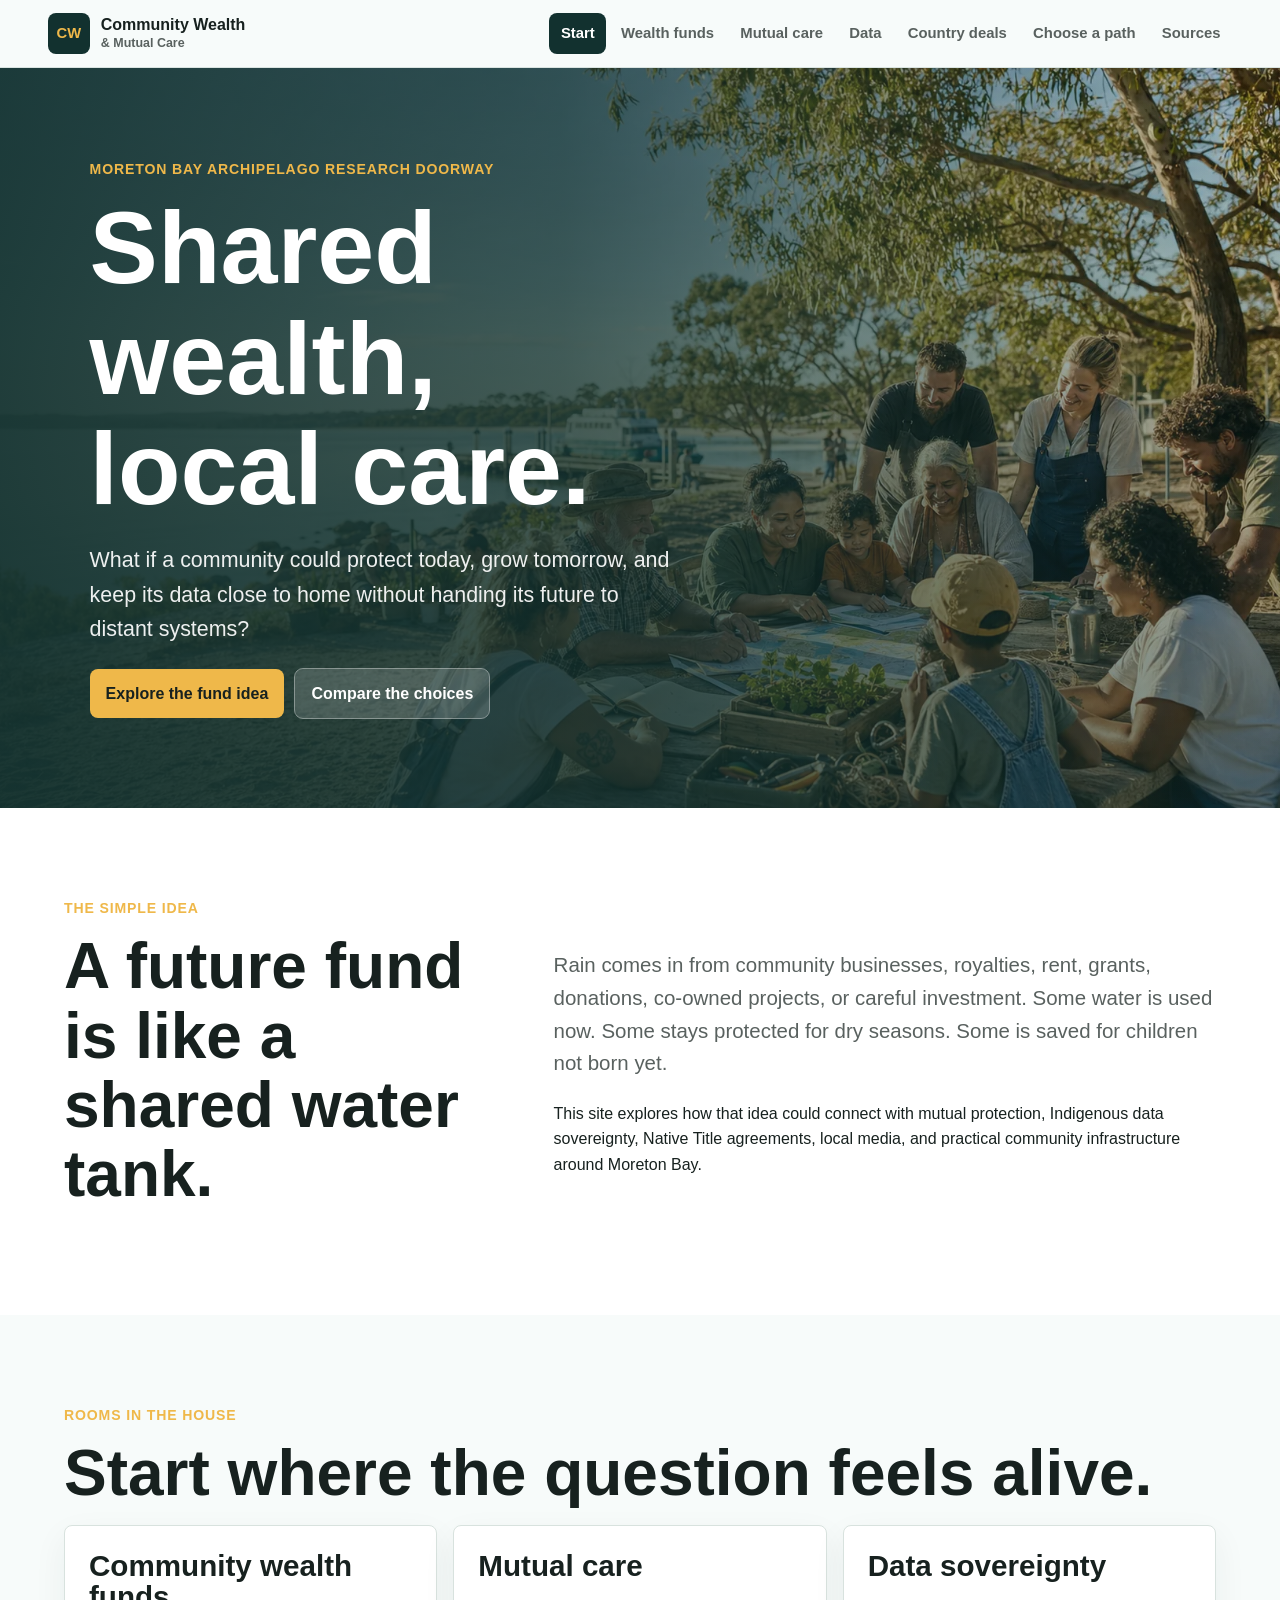
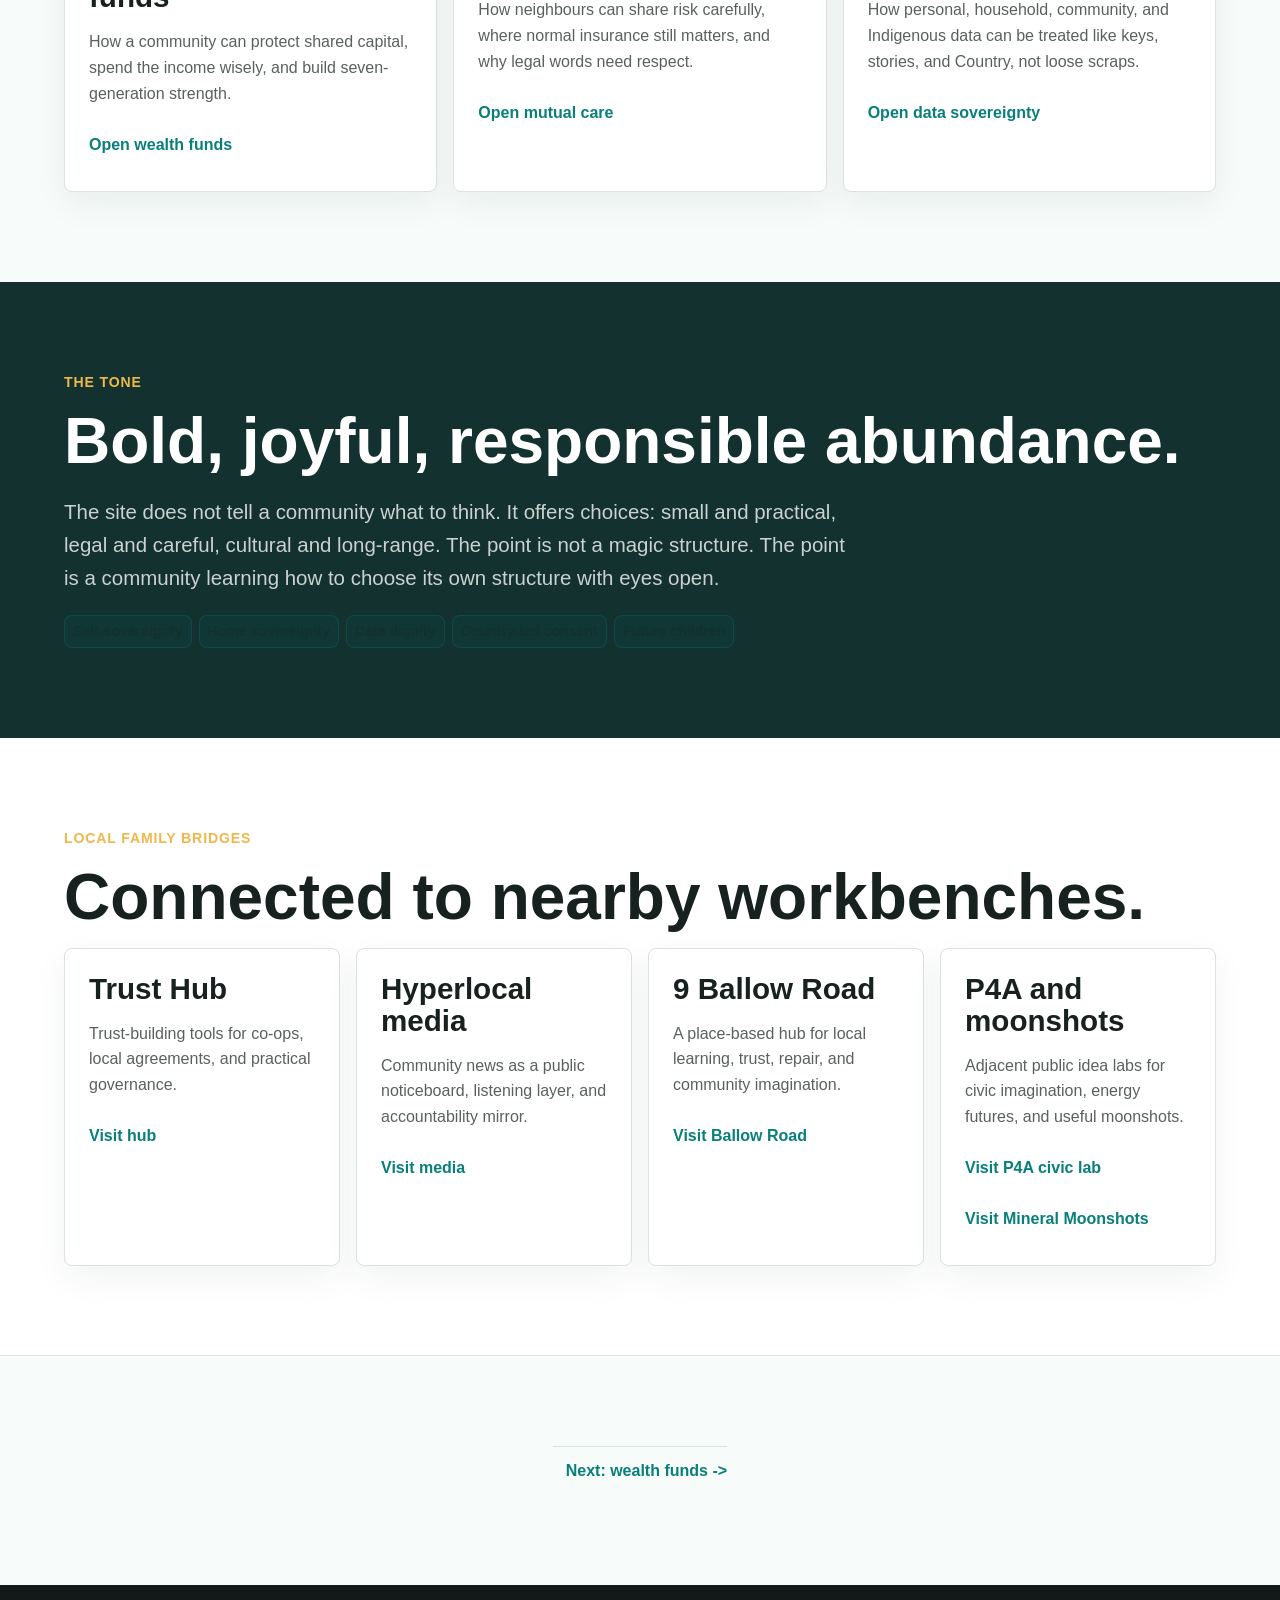
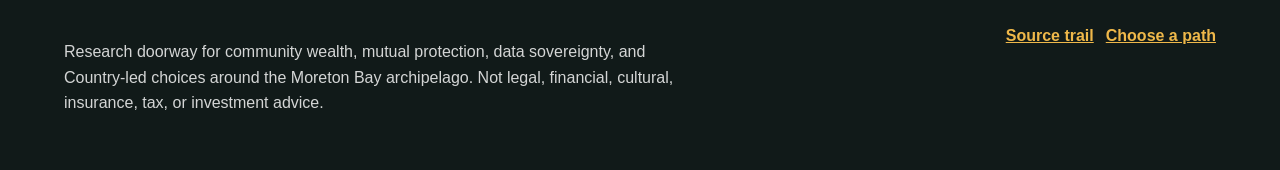
==== index.html @ 38db11e7 "Create community wealth and mutual care site" ====
<!doctype html>
<html lang="en-AU">
<head>
  <meta charset="utf-8">
  <meta name="viewport" content="width=device-width, initial-scale=1">
  <title>Community Wealth and Mutual Care | Moreton Bay</title>
  <meta name="description" content="A plain-English public doorway for community wealth funds, mutual protection, data sovereignty, and Country-led deals around the Moreton Bay archipelago.">
  <link rel="icon" href="assets/favicon.svg" type="image/svg+xml">
  <link rel="stylesheet" href="styles.css">
</head>
<body data-page="home">
  <a class="skip-link" href="#main">Skip to main content</a>
  <header class="site-header">
    <a class="brand" href="index.html" aria-label="Community Wealth and Mutual Care home">
      <span class="brand-mark">CW</span>
      <span>Community Wealth<br><small>& Mutual Care</small></span>
    </a>
    <button class="menu-toggle" type="button" aria-expanded="false" aria-controls="site-nav"><span class="sr-only">Menu</span></button>
    <nav class="site-nav" id="site-nav" aria-label="Main navigation">
      <a href="index.html" data-page="home">Start</a>
      <a href="wealth-funds.html" data-page="wealth">Wealth funds</a>
      <a href="mutual-care.html" data-page="mutual">Mutual care</a>
      <a href="data-sovereignty.html" data-page="data">Data</a>
      <a href="country-deals.html" data-page="country">Country deals</a>
      <a href="choose-a-path.html" data-page="paths">Choose a path</a>
      <a href="source-trail.html" data-page="sources">Sources</a>
    </nav>
  </header>

  <main id="main">
    <section class="hero">
      <img src="assets/images/hero-home.webp" alt="Multicultural neighbours and First Nations families gathered at an outdoor table near Moreton Bay with maps, seedlings, tools, and a shared community ledger.">
      <div class="hero-content">
        <p class="eyebrow">Moreton Bay archipelago research doorway</p>
        <h1>Shared wealth, local care.</h1>
        <p>What if a community could protect today, grow tomorrow, and keep its data close to home without handing its future to distant systems?</p>
        <div class="hero-actions">
          <a class="button" href="wealth-funds.html">Explore the fund idea</a>
          <a class="button secondary" href="choose-a-path.html">Compare the choices</a>
        </div>
      </div>
    </section>

    <section class="section white">
      <div class="wrap story-strip">
        <div>
          <p class="eyebrow">The simple idea</p>
          <h2>A future fund is like a shared water tank.</h2>
        </div>
        <div>
          <p class="lead">Rain comes in from community businesses, royalties, rent, grants, donations, co-owned projects, or careful investment. Some water is used now. Some stays protected for dry seasons. Some is saved for children not born yet.</p>
          <p>This site explores how that idea could connect with mutual protection, Indigenous data sovereignty, Native Title agreements, local media, and practical community infrastructure around Moreton Bay.</p>
        </div>
      </div>
    </section>

    <section class="section">
      <div class="wrap">
        <p class="eyebrow">Rooms in the house</p>
        <h2>Start where the question feels alive.</h2>
        <div class="grid three">
          <article class="card">
            <h3>Community wealth funds</h3>
            <p>How a community can protect shared capital, spend the income wisely, and build seven-generation strength.</p>
            <a class="text-link" href="wealth-funds.html">Open wealth funds</a>
          </article>
          <article class="card">
            <h3>Mutual care</h3>
            <p>How neighbours can share risk carefully, where normal insurance still matters, and why legal words need respect.</p>
            <a class="text-link" href="mutual-care.html">Open mutual care</a>
          </article>
          <article class="card">
            <h3>Data sovereignty</h3>
            <p>How personal, household, community, and Indigenous data can be treated like keys, stories, and Country, not loose scraps.</p>
            <a class="text-link" href="data-sovereignty.html">Open data sovereignty</a>
          </article>
        </div>
      </div>
    </section>

    <section class="section deep">
      <div class="wrap">
        <p class="eyebrow">The tone</p>
        <h2>Bold, joyful, responsible abundance.</h2>
        <p class="lead">The site does not tell a community what to think. It offers choices: small and practical, legal and careful, cultural and long-range. The point is not a magic structure. The point is a community learning how to choose its own structure with eyes open.</p>
        <div class="tag-row">
          <span class="tag">Self-sovereignty</span>
          <span class="tag">Home sovereignty</span>
          <span class="tag">Data dignity</span>
          <span class="tag">Country-led consent</span>
          <span class="tag">Future children</span>
        </div>
      </div>
    </section>

    <section class="section white">
      <div class="wrap">
        <p class="eyebrow">Local family bridges</p>
        <h2>Connected to nearby workbenches.</h2>
        <div class="grid four">
          <article class="card">
            <h3>Trust Hub</h3>
            <p>Trust-building tools for co-ops, local agreements, and practical governance.</p>
            <a class="text-link" href="https://auraofintelligence.github.io/ready-set-co-op-trust-hub/">Visit hub</a>
          </article>
          <article class="card">
            <h3>Hyperlocal media</h3>
            <p>Community news as a public noticeboard, listening layer, and accountability mirror.</p>
            <a class="text-link" href="https://auraofintelligence.github.io/ready-set-co-op-hyperlocal-media/">Visit media</a>
          </article>
          <article class="card">
            <h3>9 Ballow Road</h3>
            <p>A place-based hub for local learning, trust, repair, and community imagination.</p>
            <a class="text-link" href="https://auraofintelligence.github.io/ballow-road-sand-screen-hub/">Visit Ballow Road</a>
          </article>
          <article class="card">
            <h3>P4A and moonshots</h3>
            <p>Adjacent public idea labs for civic imagination, energy futures, and useful moonshots.</p>
            <div class="link-stack">
              <a class="text-link" href="https://auraofintelligence.github.io/p4a_xyz/">Visit P4A civic lab</a>
              <a class="text-link" href="https://auraofintelligence.github.io/mineral-moonshots/">Visit Mineral Moonshots</a>
            </div>
          </article>
        </div>
      </div>
    </section>

    <section class="section route-nav">
      <div class="wrap route-nav">
        <span></span>
        <a href="wealth-funds.html">Next: wealth funds -></a>
      </div>
    </section>
  </main>

  <footer class="site-footer">
    <div class="wrap">
      <p>Research doorway for community wealth, mutual protection, data sovereignty, and Country-led choices around the Moreton Bay archipelago. Not legal, financial, cultural, insurance, tax, or investment advice.</p>
      <div class="footer-links">
        <a href="source-trail.html">Source trail</a>
        <a href="choose-a-path.html">Choose a path</a>
      </div>
    </div>
  </footer>
  <button class="back-to-top" type="button" aria-label="Back to top">&uarr;</button>
  <script src="script.js"></script>
</body>
</html>
---- styles.css ----
:root {
  --ink: #17211f;
  --muted: #59615f;
  --paper: #f7fbfa;
  --white: #ffffff;
  --line: #d8e2de;
  --teal: #087f7b;
  --deep-teal: #12312f;
  --coral: #e65f4f;
  --gold: #efb84a;
  --leaf: #347b48;
  --violet: #6f56c9;
  --shadow: 0 22px 60px rgba(18, 49, 47, 0.14);
  --radius: 8px;
  font-family: "Atkinson Hyperlegible", "Segoe UI", Arial, sans-serif;
}

* {
  box-sizing: border-box;
}

html {
  scroll-behavior: smooth;
}

body {
  margin: 0;
  background: var(--paper);
  color: var(--ink);
  line-height: 1.6;
  overflow-x: hidden;
}

img {
  display: block;
  max-width: 100%;
}

a {
  color: inherit;
}

.skip-link {
  position: fixed;
  left: 1rem;
  top: -4rem;
  z-index: 100;
  background: var(--gold);
  color: var(--ink);
  padding: 0.7rem 1rem;
  border-radius: var(--radius);
}

.skip-link:focus {
  top: 1rem;
}

.site-header {
  position: sticky;
  top: 0;
  z-index: 50;
  display: flex;
  align-items: center;
  justify-content: space-between;
  gap: 1rem;
  padding: 0.8rem clamp(1rem, 4vw, 3rem);
  background: rgba(247, 251, 250, 0.93);
  border-bottom: 1px solid rgba(216, 226, 222, 0.9);
  backdrop-filter: blur(16px);
  width: 100%;
}

.brand {
  display: flex;
  align-items: center;
  gap: 0.7rem;
  min-width: 0;
  font-weight: 800;
  line-height: 1.05;
  text-decoration: none;
}

.brand-mark {
  display: grid;
  width: 2.6rem;
  height: 2.6rem;
  place-items: center;
  border-radius: var(--radius);
  background: var(--deep-teal);
  color: var(--gold);
  font-size: 0.92rem;
  letter-spacing: 0;
}

.brand small {
  color: var(--muted);
  font-size: 0.78rem;
  font-weight: 700;
}

.site-nav {
  display: flex;
  flex-wrap: wrap;
  align-items: center;
  justify-content: flex-end;
  gap: 0.2rem;
}

.site-nav a {
  border-radius: var(--radius);
  color: var(--muted);
  font-size: 0.93rem;
  font-weight: 700;
  padding: 0.55rem 0.72rem;
  text-decoration: none;
}

.site-nav a:hover,
.site-nav a:focus-visible,
.site-nav a[aria-current="page"] {
  background: var(--deep-teal);
  color: var(--white);
}

.menu-toggle {
  display: none;
  flex: 0 0 2.75rem;
  border: 1px solid var(--line);
  border-radius: var(--radius);
  background: var(--white);
  color: var(--ink);
  min-height: 2.75rem;
  min-width: 2.75rem;
}

.menu-toggle::before {
  content: "";
  display: block;
  width: 1.25rem;
  height: 0.8rem;
  margin: auto;
  border-top: 3px solid currentColor;
  border-bottom: 3px solid currentColor;
  box-shadow: 0 5px 0 currentColor;
}

.sr-only {
  position: absolute;
  width: 1px;
  height: 1px;
  overflow: hidden;
  clip: rect(0, 0, 0, 0);
  white-space: nowrap;
}

.hero {
  position: relative;
  min-height: clamp(520px, 76svh, 760px);
  overflow: hidden;
  isolation: isolate;
}

.hero img {
  position: absolute;
  inset: 0;
  z-index: -2;
  width: 100%;
  height: 100%;
  object-fit: cover;
}

.hero::after {
  content: "";
  position: absolute;
  inset: 0;
  z-index: -1;
  background:
    linear-gradient(90deg, rgba(18, 49, 47, 0.92) 0%, rgba(18, 49, 47, 0.72) 44%, rgba(18, 49, 47, 0.1) 100%),
    linear-gradient(0deg, rgba(18, 49, 47, 0.44), rgba(18, 49, 47, 0.04));
}

.hero-content {
  display: grid;
  align-content: center;
  width: min(100%, 760px);
  min-height: inherit;
  max-width: 760px;
  padding: clamp(3rem, 7vw, 6rem) clamp(1rem, 7vw, 6rem);
  color: var(--white);
}

.eyebrow {
  margin: 0 0 0.8rem;
  color: var(--gold);
  font-size: 0.88rem;
  font-weight: 900;
  letter-spacing: 0.06em;
  text-transform: uppercase;
}

h1,
h2,
h3 {
  line-height: 1.08;
}

h1 {
  margin: 0;
  max-width: 12ch;
  font-size: clamp(2.75rem, 9vw, 6.4rem);
  letter-spacing: 0;
  overflow-wrap: normal;
}

.hero p:not(.eyebrow) {
  max-width: 58ch;
  margin: 1.15rem 0 0;
  color: rgba(255, 255, 255, 0.92);
  font-size: clamp(1.05rem, 2vw, 1.34rem);
}

.hero-actions {
  display: flex;
  flex-wrap: wrap;
  gap: 0.7rem;
  margin-top: 1.45rem;
}

.button,
.text-link {
  display: inline-flex;
  align-items: center;
  justify-content: center;
  min-height: 2.8rem;
  border-radius: var(--radius);
  font-weight: 850;
  text-decoration: none;
}

.button {
  background: var(--gold);
  color: var(--ink);
  padding: 0.72rem 1rem;
}

.button.secondary {
  background: rgba(255, 255, 255, 0.16);
  color: var(--white);
  outline: 1px solid rgba(255, 255, 255, 0.45);
}

.text-link {
  color: var(--teal);
}

.link-stack {
  display: grid;
  gap: 0.35rem;
  justify-items: start;
}

.section {
  padding: clamp(3rem, 7vw, 6rem) clamp(1rem, 5vw, 4rem);
}

.section.white {
  background: var(--white);
}

.section.deep {
  background: var(--deep-teal);
  color: var(--white);
}

.section.deep .lead,
.section.deep .mini,
.section.deep .muted {
  color: rgba(255, 255, 255, 0.78);
}

.wrap {
  max-width: 1180px;
  margin: 0 auto;
}

.narrow {
  max-width: 820px;
}

.section h2 {
  margin: 0 0 1rem;
  font-size: clamp(2rem, 5vw, 4rem);
  letter-spacing: 0;
}

.section h3 {
  margin: 0 0 0.65rem;
  font-size: clamp(1.25rem, 3vw, 1.85rem);
}

.lead {
  max-width: 70ch;
  color: var(--muted);
  font-size: clamp(1.08rem, 2vw, 1.28rem);
}

.grid {
  display: grid;
  gap: 1rem;
}

.grid.two {
  grid-template-columns: repeat(2, minmax(0, 1fr));
}

.grid.three {
  grid-template-columns: repeat(3, minmax(0, 1fr));
}

.grid.four {
  grid-template-columns: repeat(4, minmax(0, 1fr));
}

.card {
  border: 1px solid var(--line);
  border-radius: var(--radius);
  background: var(--white);
  padding: clamp(1.1rem, 2vw, 1.5rem);
  box-shadow: 0 12px 34px rgba(18, 49, 47, 0.06);
}

.deep .card {
  border-color: rgba(255, 255, 255, 0.16);
  background: rgba(255, 255, 255, 0.08);
  box-shadow: none;
}

.card p,
.plain-list li,
.source-list li {
  color: var(--muted);
}

.deep .card p {
  color: rgba(255, 255, 255, 0.78);
}

.tag-row {
  display: flex;
  flex-wrap: wrap;
  gap: 0.45rem;
  margin-top: 1rem;
}

.tag {
  border: 1px solid rgba(8, 127, 123, 0.28);
  border-radius: var(--radius);
  background: rgba(8, 127, 123, 0.08);
  color: var(--deep-teal);
  font-size: 0.88rem;
  font-weight: 800;
  padding: 0.28rem 0.5rem;
}

.story-strip {
  display: grid;
  grid-template-columns: 0.8fr 1.2fr;
  gap: clamp(1.3rem, 4vw, 3rem);
  align-items: center;
}

.story-image {
  border-radius: var(--radius);
  box-shadow: var(--shadow);
  aspect-ratio: 4 / 3;
  object-fit: cover;
}

.spectrum {
  display: grid;
  gap: 0.8rem;
}

.spectrum-item {
  display: grid;
  grid-template-columns: minmax(8rem, 0.32fr) 1fr;
  gap: 1rem;
  align-items: start;
  padding: 1rem;
  border-left: 6px solid var(--teal);
  border-radius: var(--radius);
  background: var(--white);
}

.spectrum-item:nth-child(2n) {
  border-color: var(--coral);
}

.spectrum-item:nth-child(3n) {
  border-color: var(--leaf);
}

.spectrum-item strong {
  font-size: 1rem;
}

.spectrum-item p {
  margin: 0;
  color: var(--muted);
}

.callout {
  border-left: 8px solid var(--gold);
  border-radius: var(--radius);
  background: #fff7df;
  padding: clamp(1rem, 2vw, 1.35rem);
}

.callout.coral {
  border-color: var(--coral);
  background: #fff0ed;
}

.callout.teal {
  border-color: var(--teal);
  background: #e9f7f5;
}

.plain-list,
.source-list {
  padding-left: 1.2rem;
}

.plain-list li,
.source-list li {
  margin: 0.48rem 0;
}

.source-list a {
  color: var(--teal);
  font-weight: 800;
}

.route-nav {
  display: flex;
  flex-wrap: wrap;
  justify-content: space-between;
  gap: 0.8rem;
  border-top: 1px solid var(--line);
}

.route-nav a {
  display: inline-flex;
  align-items: center;
  min-height: 3rem;
  border-radius: var(--radius);
  color: var(--teal);
  font-weight: 850;
  text-decoration: none;
}

.site-footer {
  padding: 2.4rem clamp(1rem, 5vw, 4rem);
  background: #111a19;
  color: rgba(255, 255, 255, 0.82);
}

.site-footer .wrap {
  display: grid;
  grid-template-columns: 1.1fr 0.9fr;
  gap: 1rem;
  align-items: start;
}

.site-footer a {
  color: var(--gold);
  font-weight: 800;
}

.footer-links {
  display: flex;
  flex-wrap: wrap;
  gap: 0.75rem;
  justify-content: flex-end;
}

.back-to-top {
  position: fixed;
  right: 1rem;
  bottom: 1rem;
  z-index: 40;
  display: grid;
  width: 3rem;
  height: 3rem;
  place-items: center;
  border: 0;
  border-radius: var(--radius);
  background: var(--coral);
  color: var(--white);
  box-shadow: var(--shadow);
  cursor: pointer;
  opacity: 0;
  pointer-events: none;
  transform: translateY(0.5rem);
  transition: opacity 160ms ease, transform 160ms ease;
}

.back-to-top.is-visible {
  opacity: 1;
  pointer-events: auto;
  transform: translateY(0);
}

.mini {
  color: var(--muted);
  font-size: 0.94rem;
}

@media (max-width: 960px) {
  .menu-toggle {
    display: block;
  }

  .site-nav {
    position: absolute;
    left: 1rem;
    right: 1rem;
    top: calc(100% + 0.5rem);
    display: none;
    padding: 0.65rem;
    background: var(--white);
    border: 1px solid var(--line);
    border-radius: var(--radius);
    box-shadow: var(--shadow);
  }

  .site-nav.is-open {
    display: grid;
    grid-template-columns: repeat(2, minmax(0, 1fr));
  }

  .site-nav a {
    width: 100%;
  }

  .grid.two,
  .grid.three,
  .grid.four,
  .story-strip {
    grid-template-columns: 1fr;
  }

  .hero::after {
    background:
      linear-gradient(0deg, rgba(18, 49, 47, 0.9) 0%, rgba(18, 49, 47, 0.62) 62%, rgba(18, 49, 47, 0.1) 100%);
  }

  .hero-content {
    align-content: end;
  }
}

@media (max-width: 620px) {
  .site-header {
    padding: 0.7rem 0.85rem;
  }

  .brand {
    font-size: 0.92rem;
  }

  .brand-mark {
    width: 2.3rem;
    height: 2.3rem;
  }

  .site-nav.is-open {
    grid-template-columns: 1fr;
  }

  h1 {
    max-width: 8.4ch;
    font-size: clamp(2.5rem, 12vw, 3.35rem);
  }

  .hero {
    min-height: 78svh;
  }

  .hero-content {
    padding: 2.4rem 1.25rem 3rem;
  }

  .hero p:not(.eyebrow) {
    font-size: 1rem;
  }

  .hero-actions {
    display: grid;
    grid-template-columns: 1fr;
    width: min(100%, 20rem);
  }

  .button {
    width: 100%;
  }

  .eyebrow {
    font-size: 0.78rem;
    letter-spacing: 0.04em;
  }

  .spectrum-item {
    grid-template-columns: 1fr;
    gap: 0.45rem;
  }

  .footer-links,
  .site-footer .wrap {
    display: grid;
    justify-content: start;
    grid-template-columns: 1fr;
  }
}
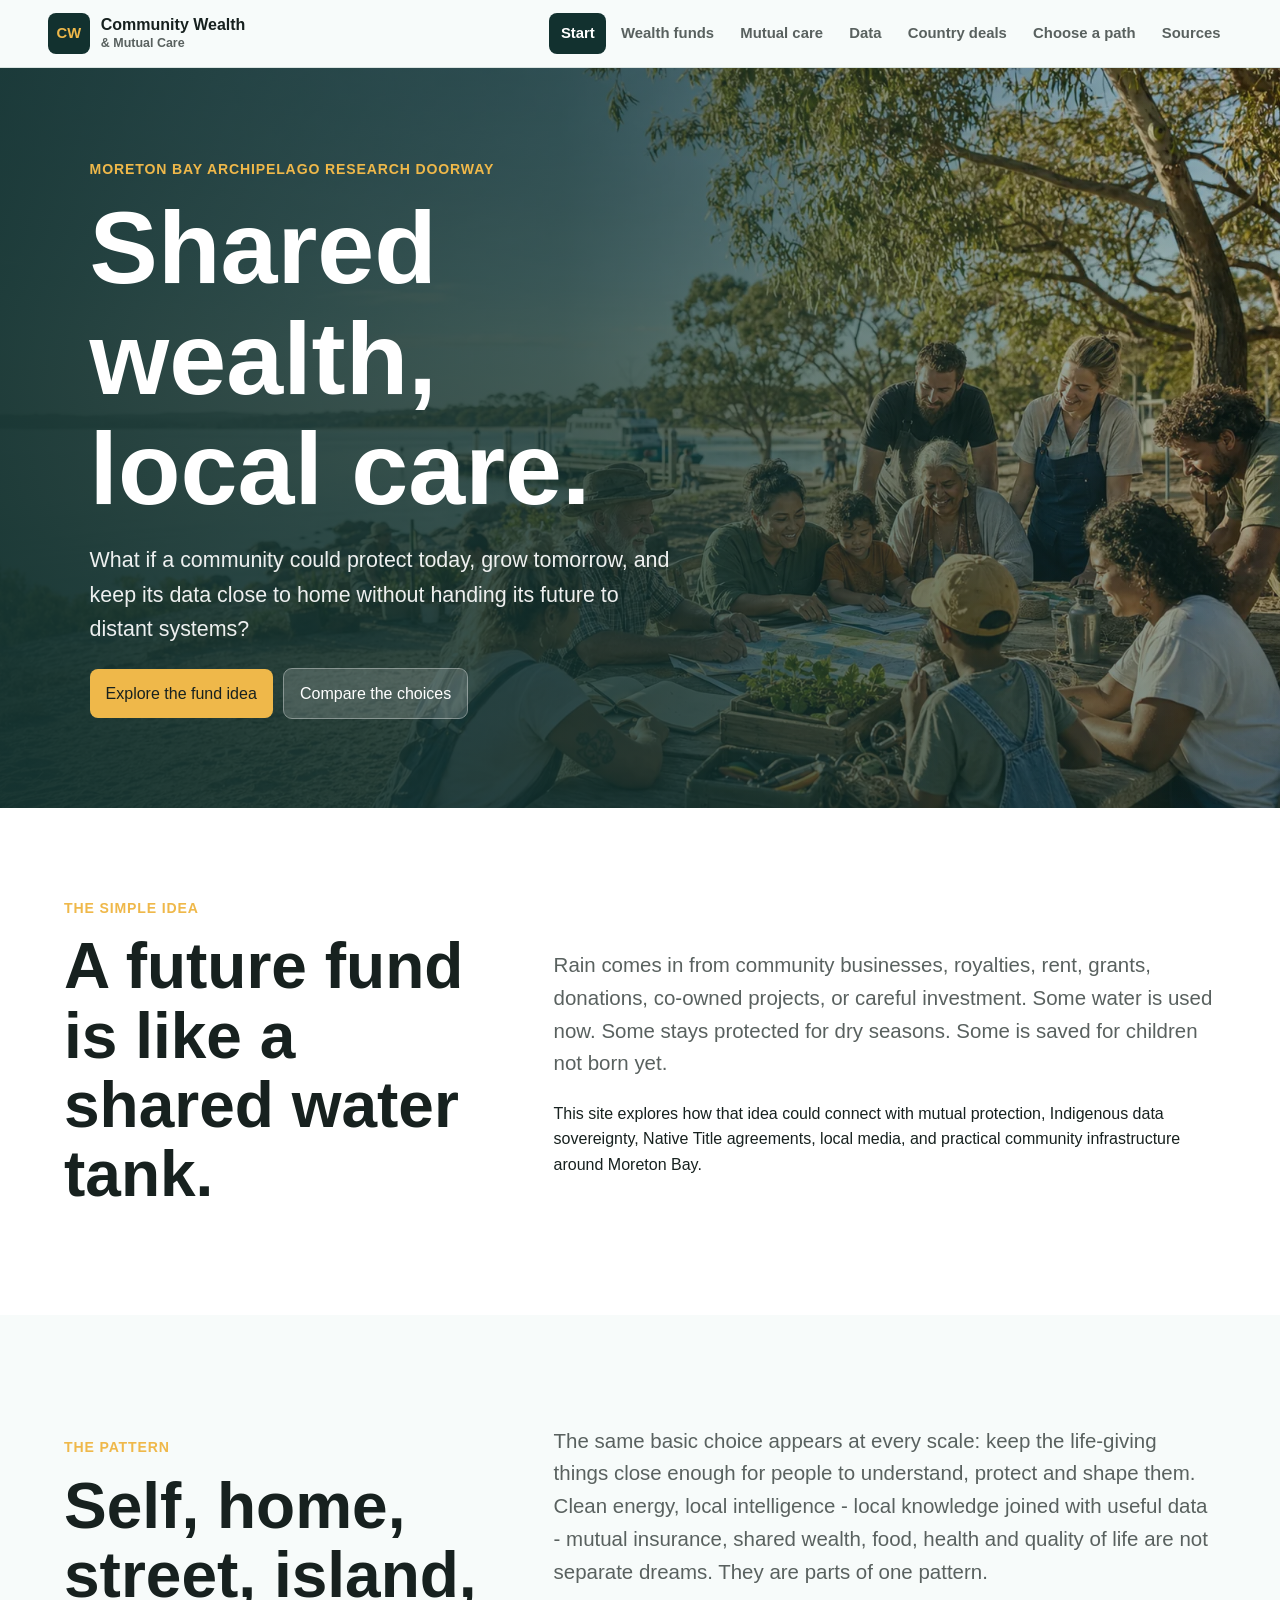
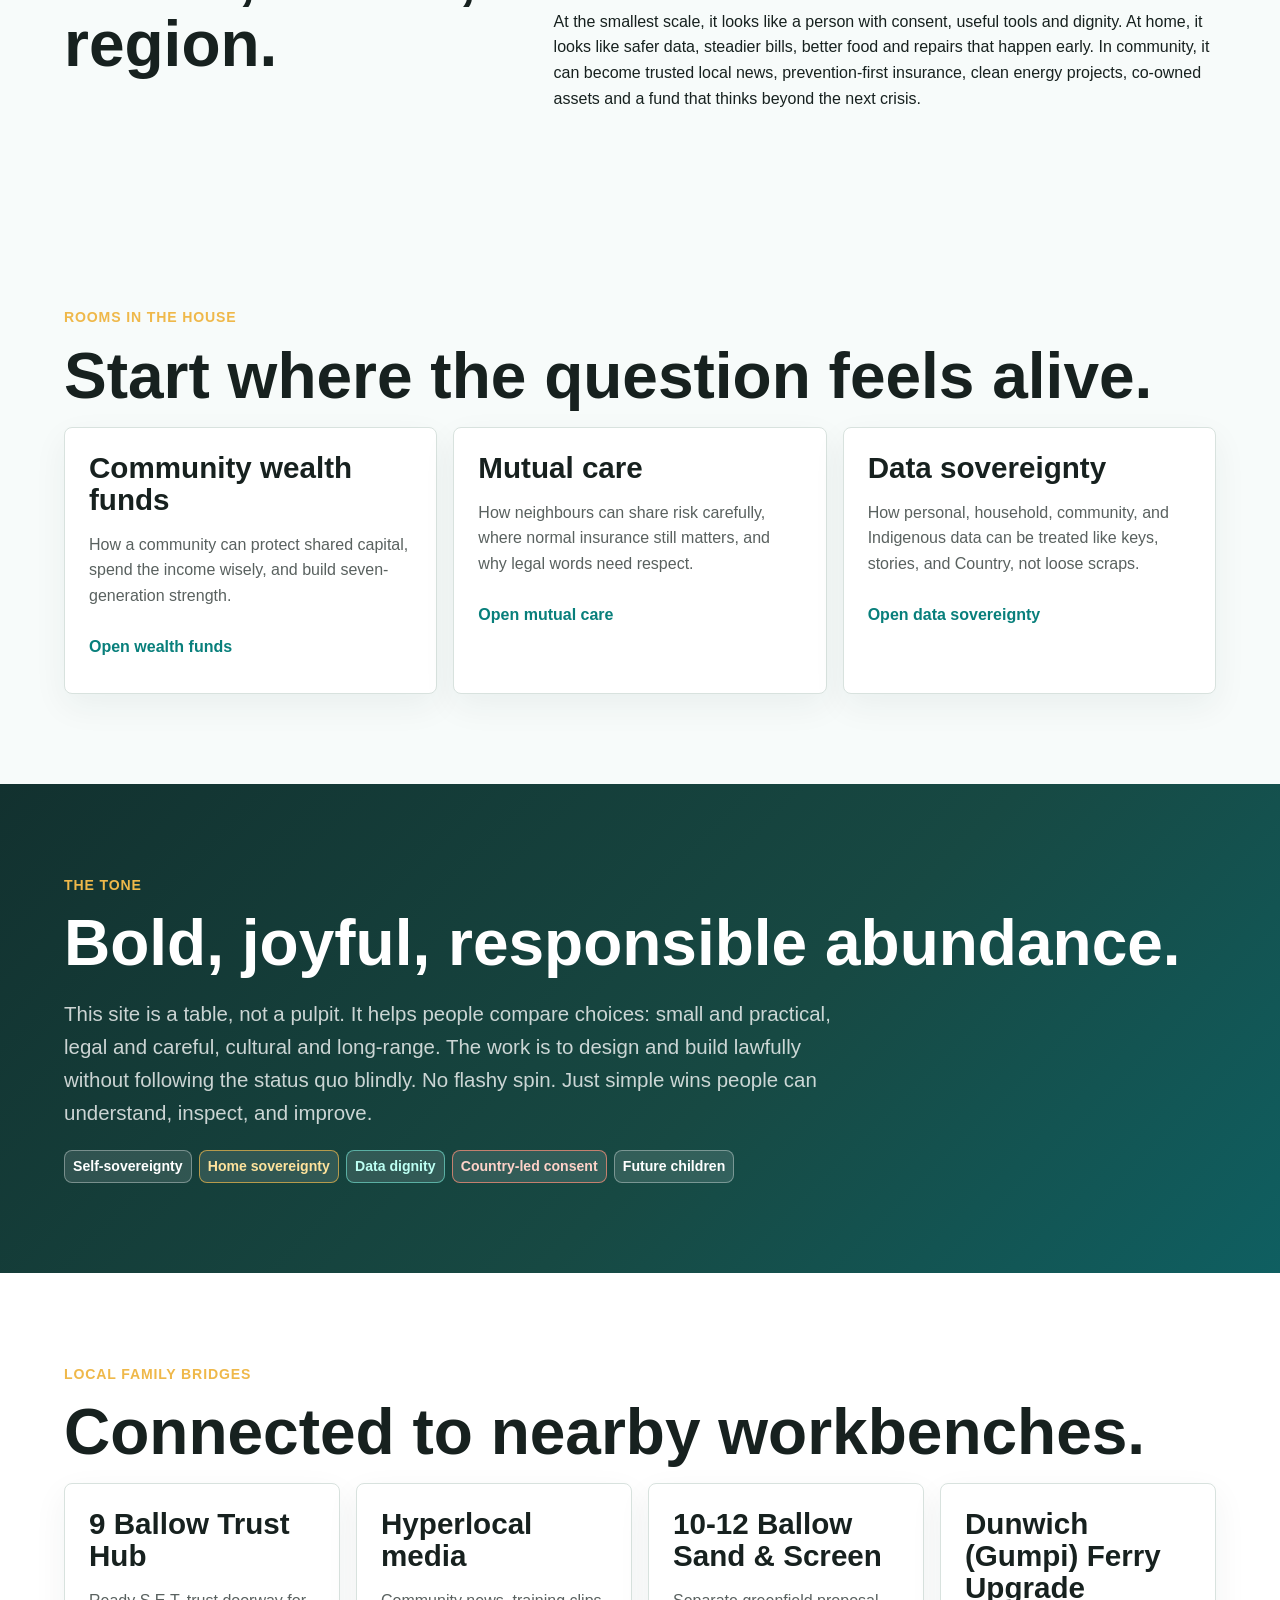
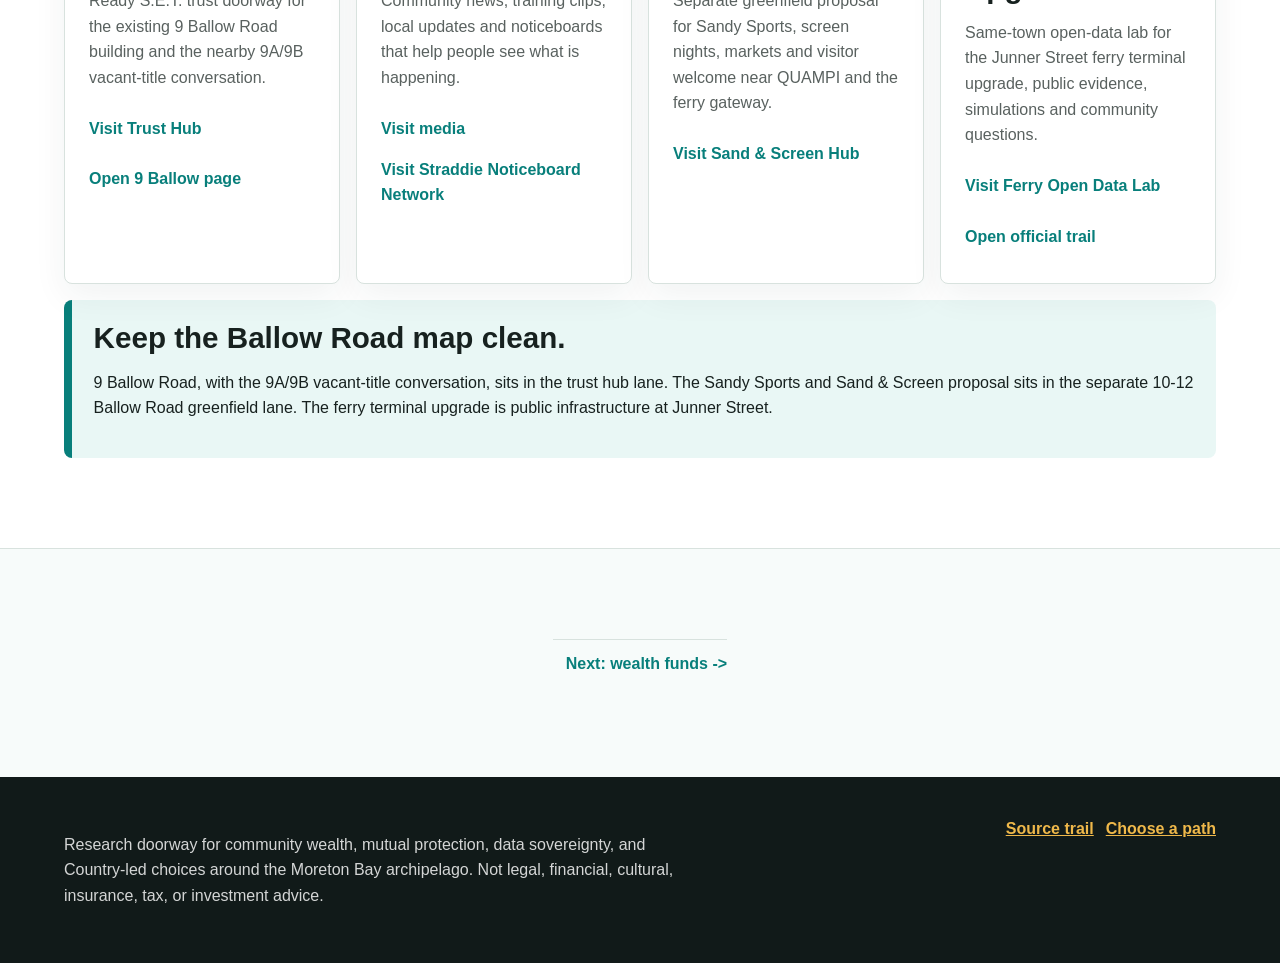
==== commit 179cbcd0: "Refine community wealth pathways and builders" ====
--- a/index.html
+++ b/index.html
@@ -55,6 +55,19 @@
     </section>
 
     <section class="section">
+      <div class="wrap story-strip">
+        <div>
+          <p class="eyebrow">The pattern</p>
+          <h2>Self, home, street, island, region.</h2>
+        </div>
+        <div>
+          <p class="lead">The same basic choice appears at every scale: keep the life-giving things close enough for people to understand, protect and shape them. Clean energy, local intelligence - local knowledge joined with useful data - mutual insurance, shared wealth, food, health and quality of life are not separate dreams. They are parts of one pattern.</p>
+          <p>At the smallest scale, it looks like a person with consent, useful tools and dignity. At home, it looks like safer data, steadier bills, better food and repairs that happen early. In community, it can become trusted local news, prevention-first insurance, clean energy projects, co-owned assets and a fund that thinks beyond the next crisis.</p>
+        </div>
+      </div>
+    </section>
+
+    <section class="section">
       <div class="wrap">
         <p class="eyebrow">Rooms in the house</p>
         <h2>Start where the question feels alive.</h2>
@@ -82,7 +95,7 @@
       <div class="wrap">
         <p class="eyebrow">The tone</p>
         <h2>Bold, joyful, responsible abundance.</h2>
-        <p class="lead">The site does not tell a community what to think. It offers choices: small and practical, legal and careful, cultural and long-range. The point is not a magic structure. The point is a community learning how to choose its own structure with eyes open.</p>
+        <p class="lead">This site is a table, not a pulpit. It helps people compare choices: small and practical, legal and careful, cultural and long-range. The work is to design and build lawfully without following the status quo blindly. No flashy spin. Just simple wins people can understand, inspect, and improve.</p>
         <div class="tag-row">
           <span class="tag">Self-sovereignty</span>
           <span class="tag">Home sovereignty</span>
@@ -93,34 +106,44 @@
       </div>
     </section>
 
-    <section class="section white">
+    <section class="section white" id="local-bridges">
       <div class="wrap">
         <p class="eyebrow">Local family bridges</p>
         <h2>Connected to nearby workbenches.</h2>
         <div class="grid four">
           <article class="card">
-            <h3>Trust Hub</h3>
-            <p>Trust-building tools for co-ops, local agreements, and practical governance.</p>
-            <a class="text-link" href="https://auraofintelligence.github.io/ready-set-co-op-trust-hub/">Visit hub</a>
+            <h3>9 Ballow Trust Hub</h3>
+            <p>Ready S.E.T. trust doorway for the existing 9 Ballow Road building and the nearby 9A/9B vacant-title conversation.</p>
+            <div class="link-stack">
+              <a class="text-link" href="https://auraofintelligence.github.io/ready-set-co-op-trust-hub/">Visit Trust Hub</a>
+              <a class="text-link" href="https://auraofintelligence.github.io/ready-set-co-op-trust-hub/ballow-road.html">Open 9 Ballow page</a>
+            </div>
           </article>
           <article class="card">
             <h3>Hyperlocal media</h3>
-            <p>Community news as a public noticeboard, listening layer, and accountability mirror.</p>
-            <a class="text-link" href="https://auraofintelligence.github.io/ready-set-co-op-hyperlocal-media/">Visit media</a>
+            <p>Community news, training clips, local updates and noticeboards that help people see what is happening.</p>
+            <div class="link-stack">
+              <a class="text-link" href="https://auraofintelligence.github.io/ready-set-co-op-hyperlocal-media/">Visit media</a>
+              <a class="text-link" href="https://auraofintelligence.github.io/straddie-noticeboard-network/">Visit Straddie Noticeboard Network</a>
+            </div>
           </article>
           <article class="card">
-            <h3>9 Ballow Road</h3>
-            <p>A place-based hub for local learning, trust, repair, and community imagination.</p>
-            <a class="text-link" href="https://auraofintelligence.github.io/ballow-road-sand-screen-hub/">Visit Ballow Road</a>
+            <h3>10-12 Ballow Sand & Screen</h3>
+            <p>Separate greenfield proposal for Sandy Sports, screen nights, markets and visitor welcome near QUAMPI and the ferry gateway.</p>
+            <a class="text-link" href="https://auraofintelligence.github.io/ballow-road-sand-screen-hub/">Visit Sand & Screen Hub</a>
           </article>
           <article class="card">
-            <h3>P4A and moonshots</h3>
-            <p>Adjacent public idea labs for civic imagination, energy futures, and useful moonshots.</p>
+            <h3>Dunwich (Gumpi) Ferry Upgrade</h3>
+            <p>Same-town open-data lab for the Junner Street ferry terminal upgrade, public evidence, simulations and community questions.</p>
             <div class="link-stack">
-              <a class="text-link" href="https://auraofintelligence.github.io/p4a_xyz/">Visit P4A civic lab</a>
-              <a class="text-link" href="https://auraofintelligence.github.io/mineral-moonshots/">Visit Mineral Moonshots</a>
+              <a class="text-link" href="https://auraofintelligence.github.io/dunwich-gumpi-ferry-terminal-open-data-lab/">Visit Ferry Open Data Lab</a>
+              <a class="text-link" href="https://auraofintelligence.github.io/dunwich-gumpi-ferry-terminal-open-data-lab/official-trail.html">Open official trail</a>
             </div>
           </article>
+        </div>
+        <div class="callout teal mt-1">
+          <h3>Keep the Ballow Road map clean.</h3>
+          <p>9 Ballow Road, with the 9A/9B vacant-title conversation, sits in the trust hub lane. The Sandy Sports and Sand & Screen proposal sits in the separate 10-12 Ballow Road greenfield lane. The ferry terminal upgrade is public infrastructure at Junner Street.</p>
         </div>
       </div>
     </section>
--- a/styles.css
+++ b/styles.css
@@ -6,6 +6,7 @@
   --line: #d8e2de;
   --teal: #087f7b;
   --deep-teal: #12312f;
+  --sea: #0f5f61;
   --coral: #e65f4f;
   --gold: #efb84a;
   --leaf: #347b48;
@@ -238,9 +239,12 @@
 }
 
 .button {
+  border: 0;
   background: var(--gold);
   color: var(--ink);
   padding: 0.72rem 1rem;
+  cursor: pointer;
+  font: inherit;
 }
 
 .button.secondary {
@@ -249,6 +253,17 @@
   outline: 1px solid rgba(255, 255, 255, 0.45);
 }
 
+.button.ghost {
+  border: 1px solid rgba(8, 127, 123, 0.38);
+  background: var(--white);
+  color: var(--deep-teal);
+}
+
+.button.danger {
+  background: #fff0ed;
+  color: #8a281e;
+}
+
 .text-link {
   color: var(--teal);
 }
@@ -268,7 +283,7 @@
 }
 
 .section.deep {
-  background: var(--deep-teal);
+  background: linear-gradient(135deg, #12312f 0%, #174943 58%, #0f5f61 100%);
   color: var(--white);
 }
 
@@ -327,6 +342,25 @@
   background: var(--white);
   padding: clamp(1.1rem, 2vw, 1.5rem);
   box-shadow: 0 12px 34px rgba(18, 49, 47, 0.06);
+}
+
+a.card {
+  color: inherit;
+  text-decoration: none;
+}
+
+.path-card {
+  display: grid;
+  align-content: start;
+  gap: 0.35rem;
+  min-height: 100%;
+}
+
+.path-card:hover,
+.path-card:focus-visible {
+  border-color: rgba(8, 127, 123, 0.6);
+  box-shadow: 0 18px 46px rgba(18, 49, 47, 0.12);
+  outline: 0;
 }
 
 .deep .card {
@@ -362,6 +396,27 @@
   padding: 0.28rem 0.5rem;
 }
 
+.section.deep .tag {
+  border-color: rgba(255, 255, 255, 0.35);
+  background: rgba(255, 255, 255, 0.12);
+  color: var(--white);
+}
+
+.section.deep .tag:nth-child(2) {
+  border-color: rgba(239, 184, 74, 0.7);
+  color: #ffe39c;
+}
+
+.section.deep .tag:nth-child(3) {
+  border-color: rgba(106, 205, 190, 0.75);
+  color: #bcfff3;
+}
+
+.section.deep .tag:nth-child(4) {
+  border-color: rgba(246, 141, 119, 0.75);
+  color: #ffd2c9;
+}
+
 .story-strip {
   display: grid;
   grid-template-columns: 0.8fr 1.2fr;
@@ -424,6 +479,113 @@
 .callout.teal {
   border-color: var(--teal);
   background: #e9f7f5;
+}
+
+.builder-panels {
+  display: grid;
+  gap: clamp(1.4rem, 4vw, 2.4rem);
+  margin-top: 1.5rem;
+}
+
+.builder-panel {
+  scroll-margin-top: 6rem;
+  border: 1px solid var(--line);
+  border-radius: var(--radius);
+  background: #fbfefe;
+  box-shadow: var(--shadow);
+  overflow: hidden;
+}
+
+.builder-heading {
+  padding: clamp(1.2rem, 3vw, 2rem);
+  border-bottom: 1px solid var(--line);
+  background: linear-gradient(135deg, #ffffff 0%, #edf8f6 100%);
+}
+
+.builder-heading h3 {
+  margin-bottom: 0.45rem;
+}
+
+.builder-heading p:last-child {
+  max-width: 76ch;
+  margin-bottom: 0;
+  color: var(--muted);
+}
+
+.builder-layout {
+  display: grid;
+  grid-template-columns: minmax(0, 1.05fr) minmax(20rem, 0.95fr);
+  gap: 1rem;
+  align-items: stretch;
+  padding: clamp(1rem, 3vw, 1.4rem);
+}
+
+.builder-form {
+  display: grid;
+  gap: 0.9rem;
+}
+
+.builder-form label,
+.output-panel label {
+  display: grid;
+  gap: 0.35rem;
+  color: var(--deep-teal);
+  font-weight: 850;
+}
+
+.builder-form input,
+.builder-form textarea,
+.markdown-output {
+  width: 100%;
+  border: 1px solid var(--line);
+  border-radius: var(--radius);
+  background: var(--white);
+  color: var(--ink);
+  font: inherit;
+  line-height: 1.45;
+  padding: 0.7rem 0.75rem;
+}
+
+.builder-form textarea {
+  resize: vertical;
+}
+
+.form-grid {
+  display: grid;
+  gap: 0.9rem;
+}
+
+.form-grid.two {
+  grid-template-columns: repeat(2, minmax(0, 1fr));
+}
+
+.builder-actions {
+  display: flex;
+  flex-wrap: wrap;
+  gap: 0.55rem;
+  margin-top: 0.2rem;
+}
+
+.status-line {
+  min-height: 1.4rem;
+  margin: 0;
+  color: var(--muted);
+  font-size: 0.94rem;
+}
+
+.output-panel {
+  display: grid;
+  min-height: 100%;
+}
+
+.markdown-output {
+  min-height: 34rem;
+  resize: vertical;
+  background: #101b1a;
+  color: #f4fbf8;
+  font-family: Consolas, "Liberation Mono", monospace;
+  font-size: 0.88rem;
+  white-space: pre;
 }
 
 .plain-list,
@@ -490,8 +652,8 @@
   bottom: 1rem;
   z-index: 40;
   display: grid;
-  width: 3rem;
-  height: 3rem;
+  width: 3.6rem;
+  height: 3.6rem;
   place-items: center;
   border: 0;
   border-radius: var(--radius);
@@ -499,6 +661,9 @@
   color: var(--white);
   box-shadow: var(--shadow);
   cursor: pointer;
+  font-size: 2rem;
+  font-weight: 900;
+  line-height: 1;
   opacity: 0;
   pointer-events: none;
   transform: translateY(0.5rem);
@@ -514,6 +679,10 @@
 .mini {
   color: var(--muted);
   font-size: 0.94rem;
+}
+
+.mt-1 {
+  margin-top: 1rem;
 }
 
 @media (max-width: 960px) {
@@ -546,7 +715,9 @@
   .grid.two,
   .grid.three,
   .grid.four,
-  .story-strip {
+  .story-strip,
+  .builder-layout,
+  .form-grid.two {
     grid-template-columns: 1fr;
   }
 
@@ -557,6 +728,10 @@
 
   .hero-content {
     align-content: end;
+  }
+
+  .markdown-output {
+    min-height: 24rem;
   }
 }
 
@@ -621,4 +796,27 @@
     justify-content: start;
     grid-template-columns: 1fr;
   }
-}
+
+  .section,
+  .site-footer {
+    padding-right: max(1rem, env(safe-area-inset-right));
+    padding-bottom: calc(clamp(3rem, 7vw, 6rem) + 4.4rem);
+  }
+
+  .builder-actions {
+    display: grid;
+  }
+
+  .builder-actions .button {
+    width: 100%;
+  }
+
+  .back-to-top {
+    right: 0.35rem;
+    bottom: 0.35rem;
+    width: 3rem;
+    height: 3.2rem;
+    border: 2px solid rgba(255, 255, 255, 0.7);
+    font-size: 2.05rem;
+  }
+}
